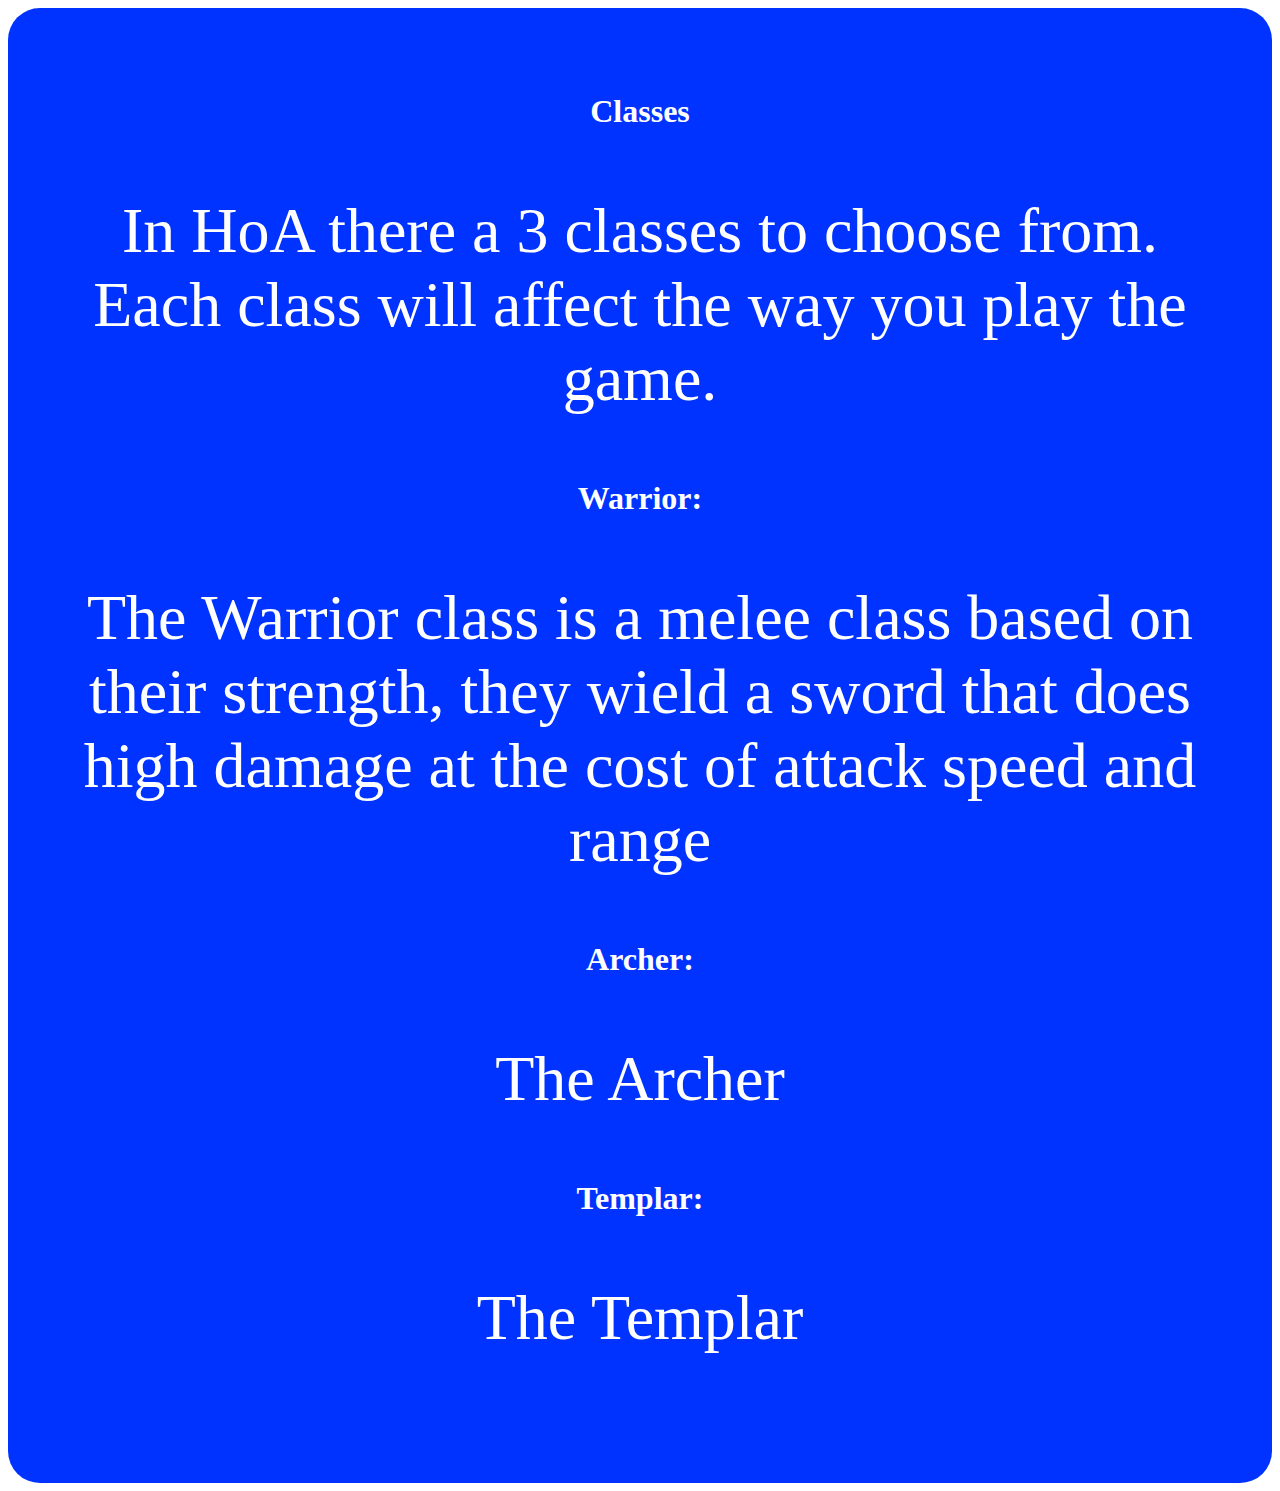
==== pages/classes.html @ ce511b8d "first commit" ====
<!DOCTYPE html>
<html lang="en" dir="ltr">
  <head>
    <meta charset="utf-8">
    <title>Classes</title>
    <link rel="stylesheet" href="../css/style.css">
  </head>
  <body>
    <h1>Classes</h1>
    <p>In HoA there a 3 classes to choose from. Each class will affect the way you play the game.</p>

    <h1>Warrior:</h1>
    <p>The Warrior class is a melee class based on their strength, they wield a sword that does high damage at the cost of attack speed and range</p>

    <h1>Archer:</h1>
    <p>The Archer</p>

    <h1>Templar:</h1>
    <p>The Templar</p>

  </body>
</html>
---- css/style.css ----
html {
 background-color: #FFFFFF
}

body {
  background-color: #0033ff;
  text-align: center;
  padding: 64px;
  border-radius: 32px;
}

header {
  background: #55d6aa;
}

nav {
  float: right;
}

header::after {
  content: '';
  display: table;
  clear: both;
}

nav ul {
  margin: 0;
  padding: 0;
  list-style: none;

}

nav li {
  display: inline-block;
  margin-left: 70px;
  padding-top: 12%
}

button {
  background-color: transparent;
}

button:hover {
  background-color: #FFFFFF;
  transition: background-color 0.5;
}

h1 {
  font-size: 128;
  color: #FFFFFF;
}

p {
  font-size: 64px;
  color: #FFFFFF;
  opacity: 1;
}

ul {
	color: #2898FF;
}

/*Footer*/
footer {
	text-align: center;
}

.towerHover {
  opacity: 1;
  transition: opacity 0.3s;
}


.towerHover:hover {
  opacity: 0.5;
  transition: opacity 0.5s;
  cursor: pointer;
}

.container {
  width: 80%;
  margin: 0 auto;
}

.logo {
  float: left;
  width: 10%;
  padding-top: 10px;
}
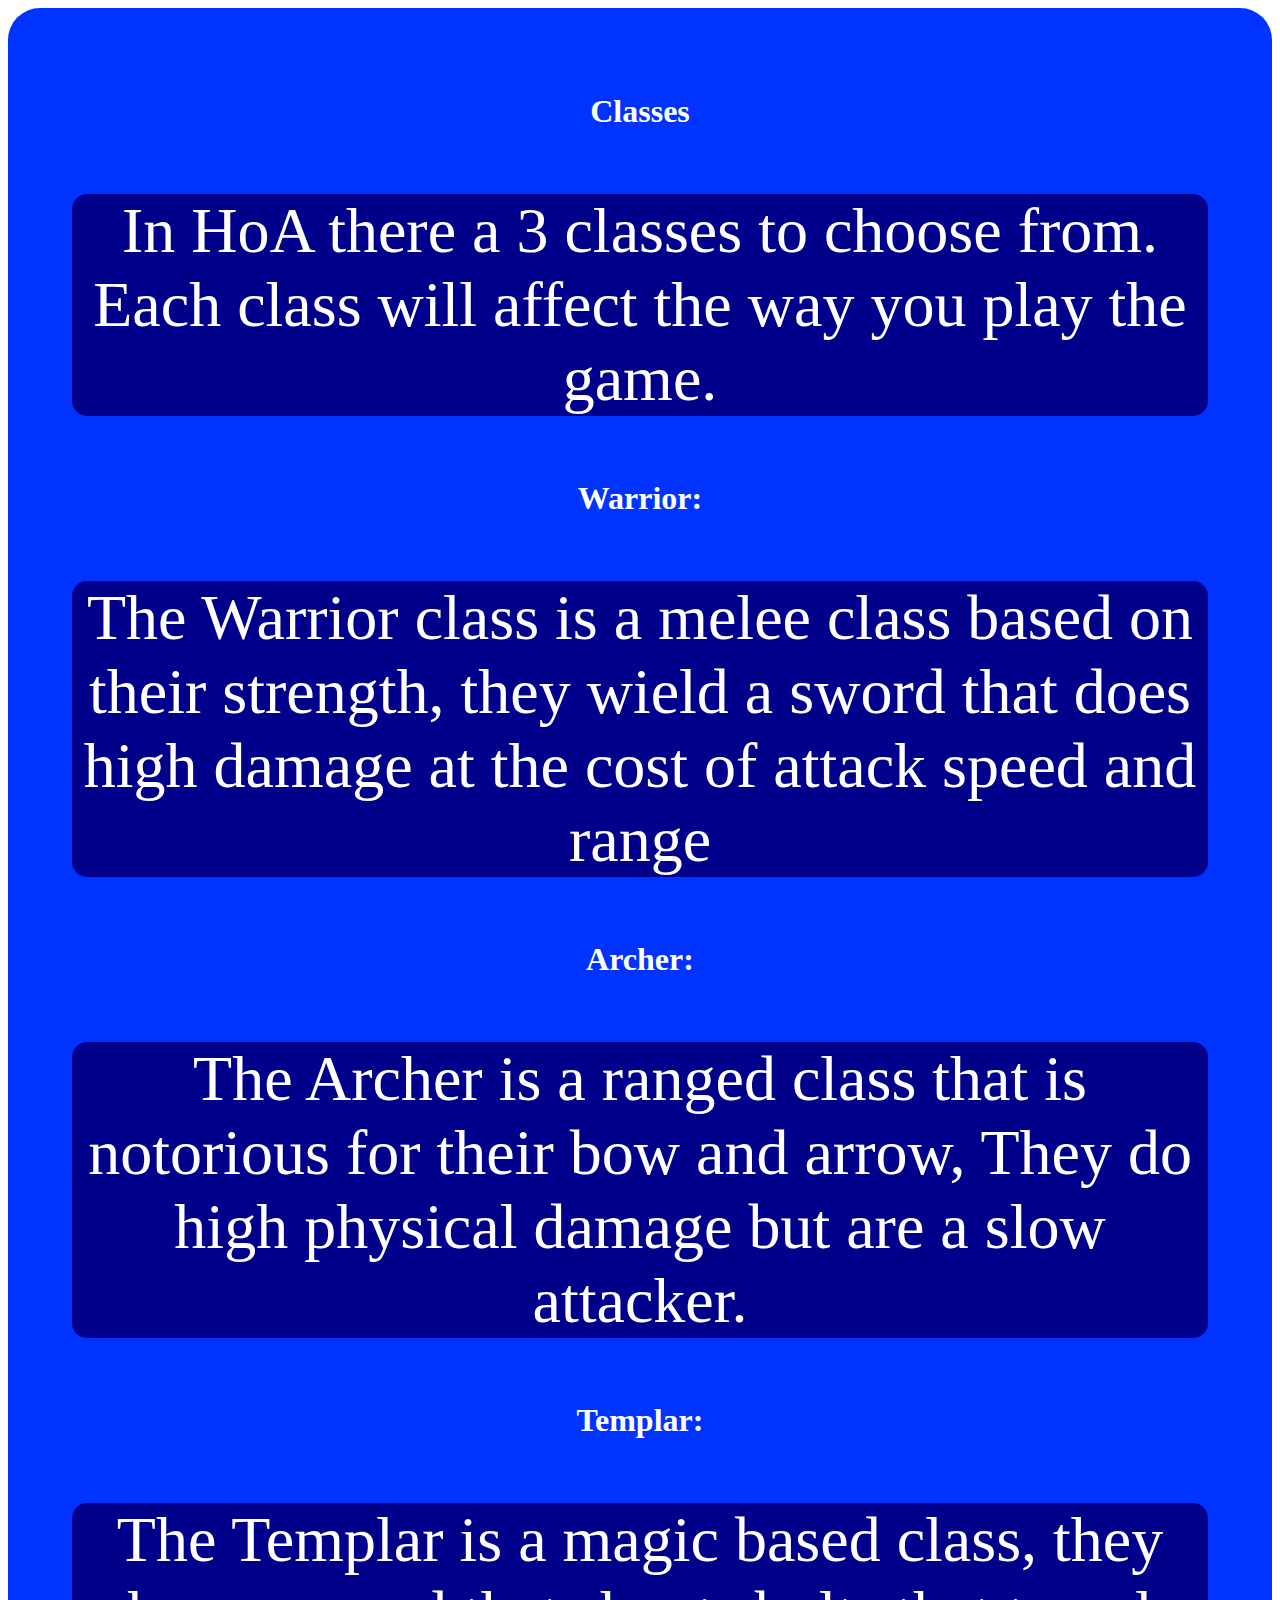
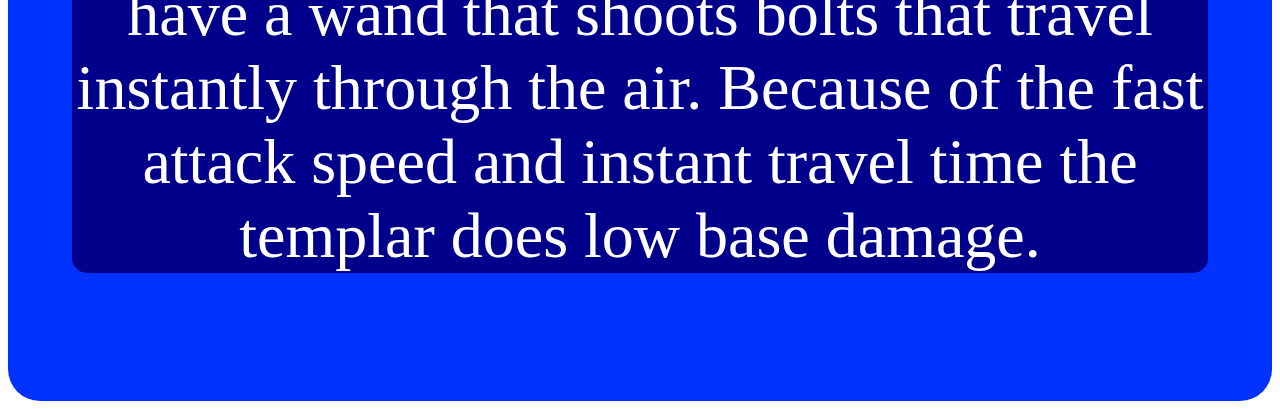
==== commit 4fd33afc: "changes" ====
--- a/pages/classes.html
+++ b/pages/classes.html
@@ -13,10 +13,11 @@
     <p>The Warrior class is a melee class based on their strength, they wield a sword that does high damage at the cost of attack speed and range</p>
 
     <h1>Archer:</h1>
-    <p>The Archer</p>
+    <p>The Archer is a ranged class that is notorious for their bow and arrow, They do high physical damage but are a slow attacker.</p>
 
     <h1>Templar:</h1>
-    <p>The Templar</p>
+    <p>The Templar is a magic based class, they have a wand that shoots bolts that travel instantly through the air.
+      Because of the fast attack speed and instant travel time the templar does low base damage.</p>
 
   </body>
 </html>
--- a/css/style.css
+++ b/css/style.css
@@ -60,6 +60,11 @@
 	color: #2898FF;
 }
 
+p {
+  background-color: darkblue;
+  border-radius: 15px;
+}
+
 /*Footer*/
 footer {
 	text-align: center;
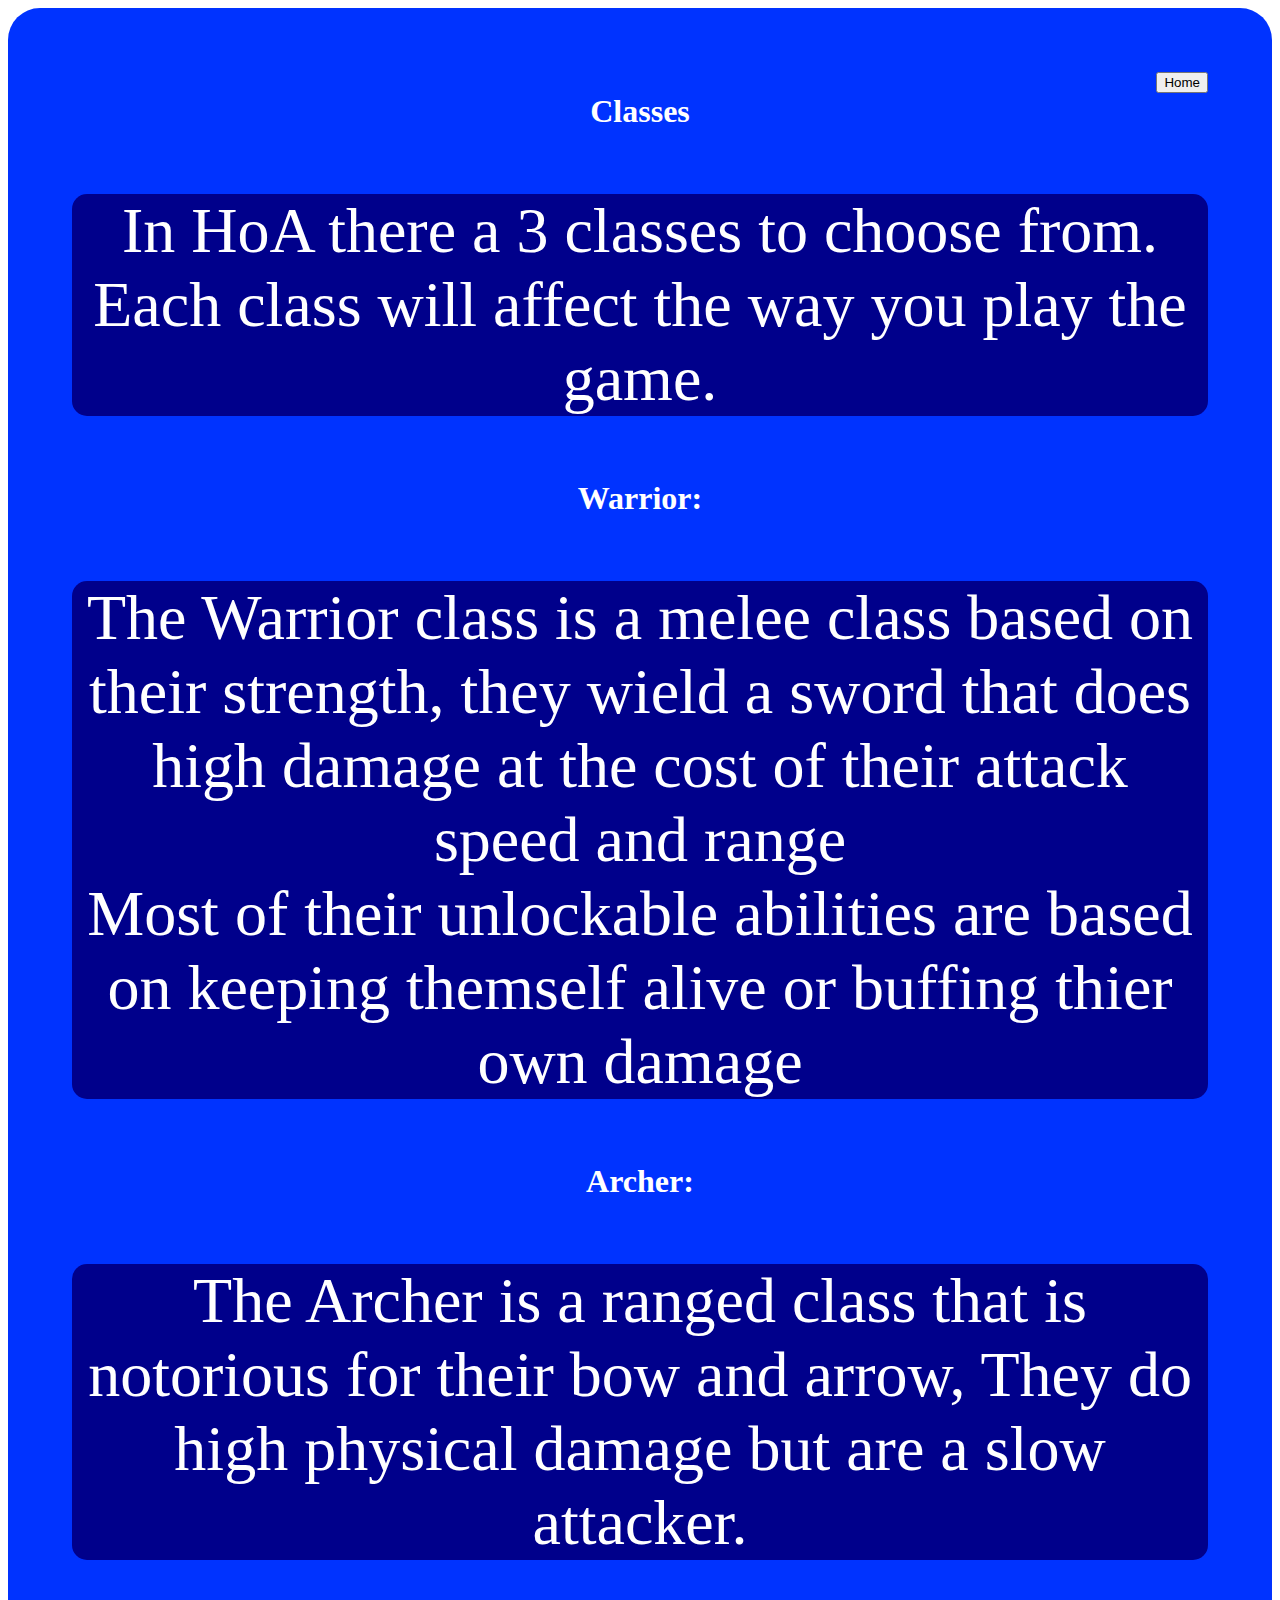
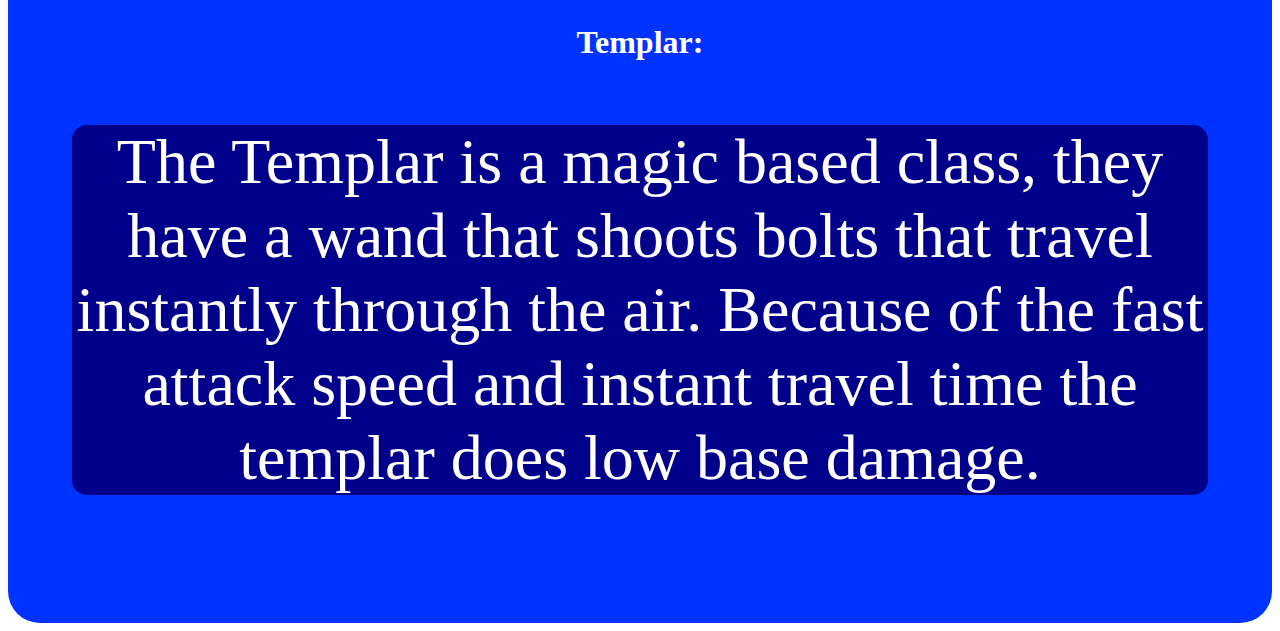
==== commit 0a03ca33: "changes" ====
--- a/pages/classes.html
+++ b/pages/classes.html
@@ -6,11 +6,14 @@
     <link rel="stylesheet" href="../css/style.css">
   </head>
   <body>
+    <nav>
+      <a href="../index.html"><button type="button" name="button">Home</button></a>
+    </nav>
     <h1>Classes</h1>
     <p>In HoA there a 3 classes to choose from. Each class will affect the way you play the game.</p>
 
     <h1>Warrior:</h1>
-    <p>The Warrior class is a melee class based on their strength, they wield a sword that does high damage at the cost of attack speed and range</p>
+    <p>The Warrior class is a melee class based on their strength, they wield a sword that does high damage at the cost of their attack speed and range <br> Most of their unlockable abilities are based on keeping themself alive or buffing thier own damage</p>
 
     <h1>Archer:</h1>
     <p>The Archer is a ranged class that is notorious for their bow and arrow, They do high physical damage but are a slow attacker.</p>
--- a/css/style.css
+++ b/css/style.css
@@ -34,15 +34,6 @@
   display: inline-block;
   margin-left: 70px;
   padding-top: 12%
-}
-
-button {
-  background-color: transparent;
-}
-
-button:hover {
-  background-color: #FFFFFF;
-  transition: background-color 0.5;
 }
 
 h1 {
@@ -92,3 +83,70 @@
   width: 10%;
   padding-top: 10px;
 }
+
+
+.container {
+	width: 80%;
+	margin: 0 auto;
+}
+
+header {
+  background: #55d6aa;
+}
+
+header::after {
+  content: '';
+  display: table;
+  clear: both;
+}
+
+.logo {
+  float: left;
+  padding: 10px 0;
+}
+
+nav {
+  float: right;
+}
+
+nav ul {
+  margin: 0;
+  padding: 0;
+  list-style: none;
+}
+
+nav li {
+  display: inline-block;
+  margin-left: 70px;
+  padding-top: 23px;
+
+  position: relative;
+}
+
+nav a {
+  color: #444;
+  text-decoration: none;
+  text-transform: uppercase;
+  font-size: 14px;
+}
+
+nav a:hover {
+  color: #000;
+}
+
+nav a::before {
+  content: '';
+  display: block;
+  height: 5px;
+  background-color: #444;
+
+  position: absolute;
+  top: 0;
+  width: 0%;
+
+  transition: all ease-in-out 250ms;
+}
+
+nav a:hover::before {
+  width: 100%;
+}
